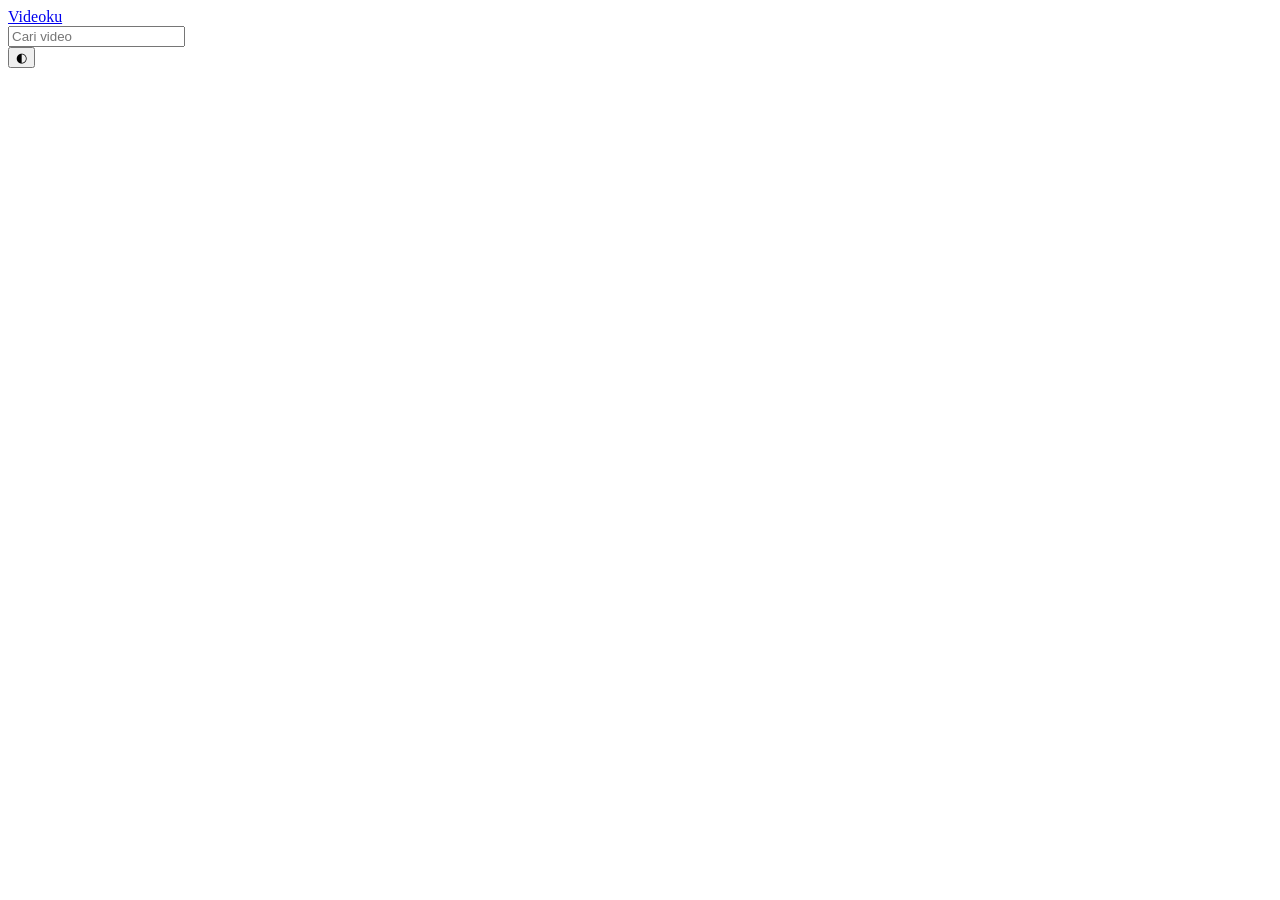
==== index.html @ c9223fad "Add files via upload" ====
<!DOCTYPE html>
<html lang="id">
<head>
<meta charset="utf-8">
<meta name="viewport" content="width=device-width, initial-scale=1, viewport-fit=cover">
<title>Videoku</title>
<link rel="preconnect" href="https://fonts.googleapis.com">
<link href="https://fonts.googleapis.com/css2?family=Plus+Jakarta+Sans:wght@400;500;600;800&display=swap" rel="stylesheet">
<link rel="stylesheet" href="style.css">
</head>
<body>
<header>
  <a class="logo" href="#home"><i></i>Videoku</a>
  <div class="search"><input id="q" type="search" placeholder="Cari video" aria-label="Cari video"></div>
  <button class="btn pri" id="up" hidden>Unggah video</button>
  <div id="acct"></div>
  <button class="ico" id="theme" aria-label="Ganti tema">◐</button>
</header>
<main id="app"></main>

<dialog id="dLogin">
  <h3>Masuk ke Videoku</h3>
  <p>Ini simulasi: pilih peran untuk mencoba tampilannya.</p>
  <input type="text" id="uname" placeholder="Nama kamu" maxlength="30">
  <div class="row">
    <button class="btn pri" data-role="user">Masuk sebagai pengunjung</button>
    <button class="btn" data-role="admin">Masuk sebagai admin</button>
    <button class="btn" data-role="cancel">Batal</button>
  </div>
</dialog>

<dialog id="dUp">
  <h3>Unggah video</h3>
  <p>Hanya admin yang bisa mengunggah. Pada versi asli, file dikirim ke penyimpanan servermu.</p>
  <input type="text" id="utitle" placeholder="Judul video" maxlength="90">
  <input type="file" id="ufile" accept="video/*">
  <div class="row"><button class="btn pri" id="doUp">Unggah</button><button class="btn" id="cancelUp">Batal</button></div>
</dialog>

<script src="script.js"></script>
</body>
</html>
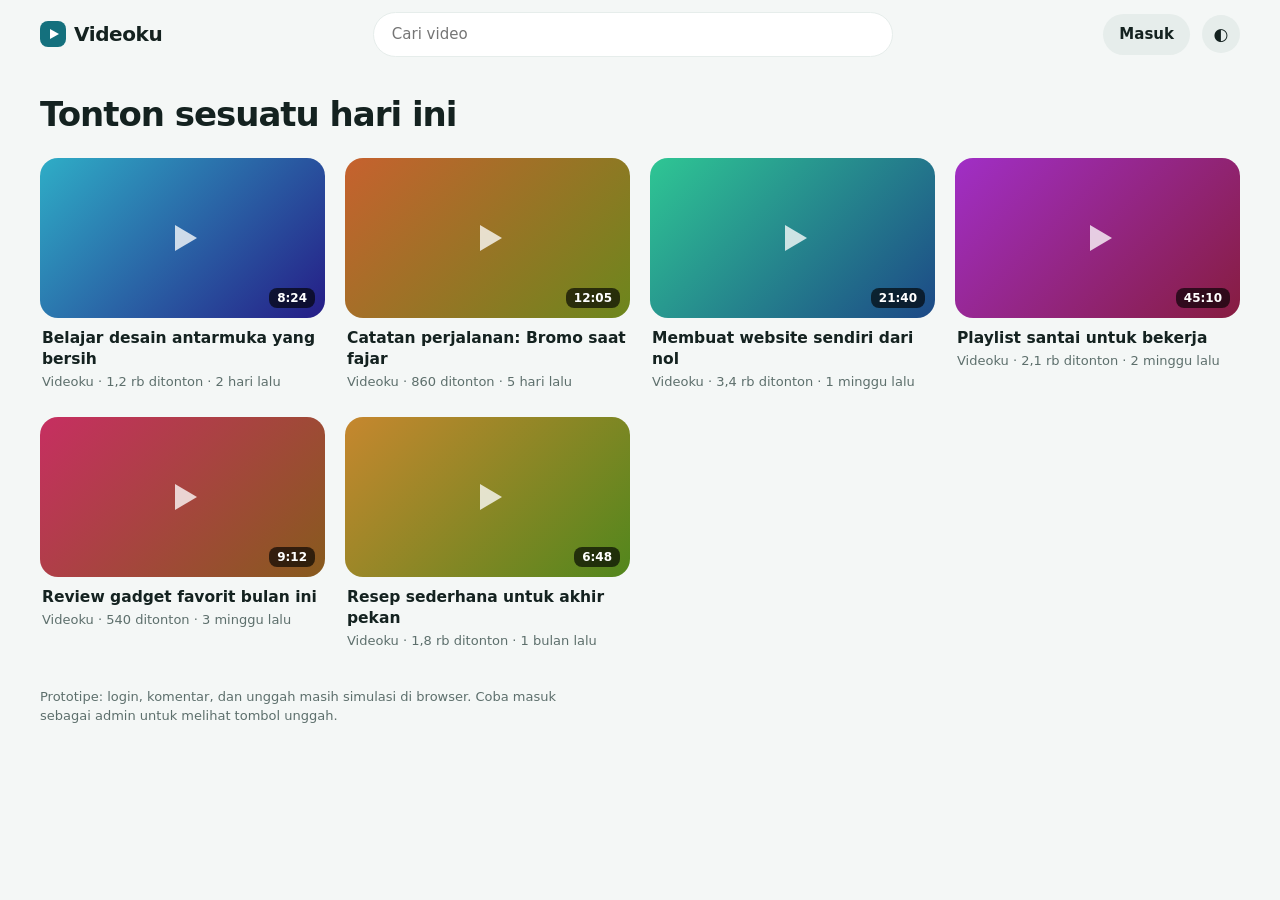
==== commit ac3fb388: "Add files via upload" ====
--- a/index.html
+++ b/index.html
@@ -6,7 +6,7 @@
 <title>Videoku</title>
 <link rel="preconnect" href="https://fonts.googleapis.com">
 <link href="https://fonts.googleapis.com/css2?family=Plus+Jakarta+Sans:wght@400;500;600;800&display=swap" rel="stylesheet">
-<link rel="stylesheet" href="style.css">
+<link rel="stylesheet" href="css/style.css">
 </head>
 <body>
 <header>
@@ -37,6 +37,6 @@
   <div class="row"><button class="btn pri" id="doUp">Unggah</button><button class="btn" id="cancelUp">Batal</button></div>
 </dialog>
 
-<script src="script.js"></script>
+<script src="js/script.js"></script>
 </body>
 </html>
--- a/css/style.css
+++ b/css/style.css
@@ -0,0 +1,63 @@
+:root{--bg:#f4f7f6;--surface:#fff;--soft:#e6edeb;--text:#142220;--muted:#5d6f6c;--accent:#14707d;--accent-t:#fff;--danger:#b4372f;
+color-scheme:light;box-sizing:border-box;padding-top:env(safe-area-inset-top,0px);padding-bottom:env(safe-area-inset-bottom,0px)}
+@media (prefers-color-scheme:dark){:root:not([data-theme="light"]){--bg:#0e1514;--surface:#172220;--soft:#233230;--text:#e8f1ef;--muted:#92a8a4;--accent:#5cc4c0;--accent-t:#0b1a19;--danger:#ff8a80;color-scheme:dark}}
+:root[data-theme="dark"]{--bg:#0e1514;--surface:#172220;--soft:#233230;--text:#e8f1ef;--muted:#92a8a4;--accent:#5cc4c0;--accent-t:#0b1a19;--danger:#ff8a80;color-scheme:dark}
+html{scroll-padding-top:env(safe-area-inset-top,0px)}
+*{box-sizing:border-box}
+body{margin:0;background:var(--bg);color:var(--text);font:400 15px/1.5 "Plus Jakarta Sans",system-ui,-apple-system,"Segoe UI",sans-serif}
+body::before{content:"";position:fixed;inset:0 0 auto;height:env(safe-area-inset-top,0px);background:var(--bg);z-index:10}
+button,input{font:inherit;color:inherit}
+button{cursor:pointer;border:0}
+:focus-visible{outline:2px solid var(--accent);outline-offset:2px}
+header{position:sticky;top:env(safe-area-inset-top,0px);z-index:5;display:flex;align-items:center;gap:12px;padding:12px clamp(14px,4vw,40px);background:var(--bg)}
+.logo{font-weight:800;font-size:20px;letter-spacing:-.02em;color:var(--text);text-decoration:none;display:flex;align-items:center;gap:8px}
+.logo i{width:26px;height:26px;border-radius:8px;background:var(--accent);display:inline-grid;place-items:center}
+.logo i::after{content:"";border-left:9px solid var(--accent-t);border-top:5.5px solid transparent;border-bottom:5.5px solid transparent;margin-left:2px}
+.search{flex:1;max-width:520px;margin:0 auto}
+.search input{width:100%;padding:10px 18px;border-radius:999px;border:1px solid var(--soft);background:var(--surface)}
+.btn{padding:9px 16px;border-radius:999px;background:var(--soft);font-weight:600}
+.btn.pri{background:var(--accent);color:var(--accent-t)}
+.btn.sm{padding:5px 10px;font-size:13px}
+.btn.del{color:var(--danger);background:none;padding:2px 6px;font-size:13px}
+.ico{width:38px;height:38px;border-radius:50%;background:var(--soft);display:grid;place-items:center;font-size:17px}
+.me{display:flex;align-items:center;gap:8px;font-weight:600}
+.av{width:32px;height:32px;border-radius:50%;background:var(--accent);color:var(--accent-t);display:grid;place-items:center;font-weight:800;font-size:14px;flex:none}
+.tag{font-size:12px;background:var(--soft);color:var(--muted);padding:2px 8px;border-radius:999px;font-weight:600}
+main{padding:8px clamp(14px,4vw,40px) 60px;max-width:1400px;margin:0 auto}
+h1{font-size:clamp(24px,4vw,34px);letter-spacing:-.03em;margin:12px 0 18px;font-weight:800}
+.grid{display:grid;grid-template-columns:repeat(auto-fill,minmax(260px,1fr));gap:26px 20px}
+.vid{text-decoration:none;color:inherit;display:block}
+.th{aspect-ratio:16/9;border-radius:18px;position:relative;overflow:hidden;display:grid;place-items:center;transition:transform .2s}
+.vid:hover .th{transform:scale(1.02)}
+.th::after{content:"";border-left:22px solid rgba(255,255,255,.9);border-top:13px solid transparent;border-bottom:13px solid transparent;margin-left:6px;opacity:.85}
+.dur{position:absolute;right:10px;bottom:10px;background:rgba(0,0,0,.65);color:#fff;font-size:12px;font-weight:600;padding:1px 8px;border-radius:8px}
+.vid h3{margin:10px 2px 2px;font-size:15.5px;line-height:1.35;font-weight:600}
+.meta{margin:0 2px;color:var(--muted);font-size:13px}
+.watch{display:grid;grid-template-columns:minmax(0,1fr) 340px;gap:32px}
+@media(max-width:900px){.watch{grid-template-columns:1fr}}
+.player{aspect-ratio:16/9;border-radius:20px;overflow:hidden;background:#000;display:grid;place-items:center;color:#fff;text-align:center;padding:20px}
+.player video{width:100%;height:100%;display:block}
+.player p{margin:4px 0 0;opacity:.85;font-size:14px;max-width:340px}
+.watch h2{font-size:22px;letter-spacing:-.02em;margin:16px 0 4px}
+.cm{margin-top:26px}
+.cm h4{font-size:17px;margin:0 0 14px}
+.cform{display:flex;gap:10px;align-items:center;margin-bottom:20px}
+.cform input{flex:1;padding:10px 16px;border-radius:999px;border:1px solid var(--soft);background:var(--surface)}
+.c{display:flex;gap:12px;margin-bottom:16px}
+.c b{font-size:13.5px}
+.c p{margin:2px 0 0;overflow-wrap:anywhere}
+.side{display:flex;flex-direction:column;gap:18px}
+.side .vid{display:flex;gap:12px}
+.side .th{width:150px;flex:none;border-radius:12px}
+.side .th::after{border-left-width:14px;border-top-width:8px;border-bottom-width:8px;margin-left:4px}
+.side h3{margin:0 0 2px;font-size:14px}
+.note{margin-top:36px;color:var(--muted);font-size:13px;max-width:560px}
+.empty{color:var(--muted);padding:40px 0}
+dialog{border:0;border-radius:22px;background:var(--surface);color:var(--text);padding:26px;width:min(420px,92vw)}
+dialog::backdrop{background:rgba(0,0,0,.45)}
+dialog h3{margin:0 0 6px;font-size:20px;letter-spacing:-.02em}
+dialog p{margin:0 0 14px;color:var(--muted);font-size:14px}
+dialog input[type=text]{width:100%;padding:11px 14px;border-radius:12px;border:1px solid var(--soft);background:var(--bg);margin-bottom:12px}
+dialog input[type=file]{width:100%;margin-bottom:14px}
+.row{display:flex;gap:10px;flex-wrap:wrap}
+@media(prefers-reduced-motion:reduce){.th{transition:none}}
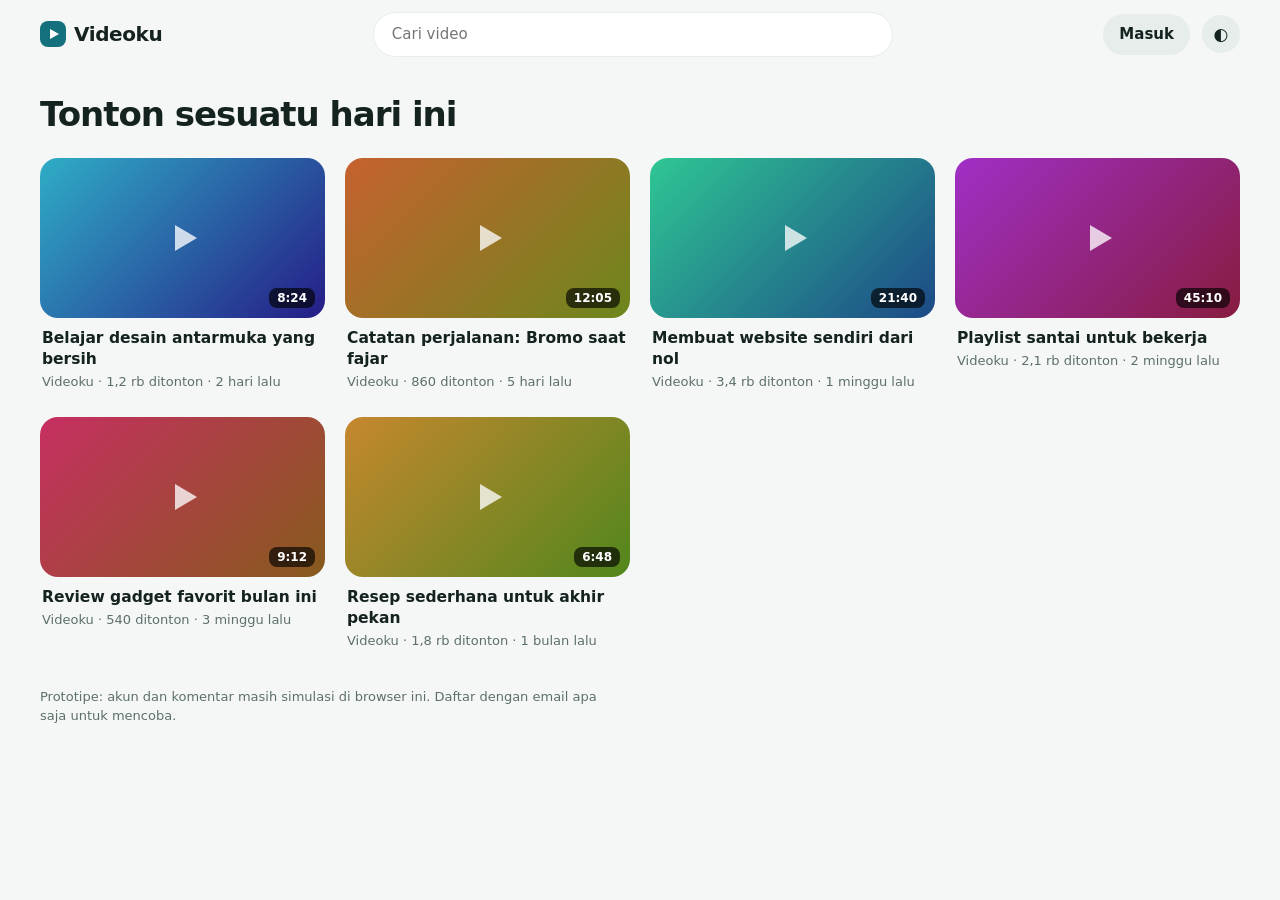
==== commit 99996af2: "Add files via upload" ====
--- a/index.html
+++ b/index.html
@@ -18,15 +18,17 @@
 </header>
 <main id="app"></main>
 
-<dialog id="dLogin">
-  <h3>Masuk ke Videoku</h3>
-  <p>Ini simulasi: pilih peran untuk mencoba tampilannya.</p>
-  <input type="text" id="uname" placeholder="Nama kamu" maxlength="30">
-  <div class="row">
-    <button class="btn pri" data-role="user">Masuk sebagai pengunjung</button>
-    <button class="btn" data-role="admin">Masuk sebagai admin</button>
-    <button class="btn" data-role="cancel">Batal</button>
-  </div>
+<dialog id="dAuth">
+  <h3 id="aTitle">Masuk ke Videoku</h3>
+  <p id="aSub">Masuk dengan email dan kata sandimu.</p>
+  <form id="aForm" novalidate>
+    <input type="text" id="aName" placeholder="Nama" maxlength="30" autocomplete="name" hidden>
+    <input type="email" id="aEmail" placeholder="Email" autocomplete="email">
+    <input type="password" id="aPass" placeholder="Kata sandi (minimal 8 karakter)" autocomplete="current-password">
+    <div class="err" id="aErr" role="alert"></div>
+    <div class="row"><button class="btn pri" type="submit" id="aGo">Masuk</button><button class="btn" type="button" id="aCancel">Batal</button></div>
+  </form>
+  <p class="swap"><span id="aAsk">Belum punya akun?</span> <button type="button" class="link" id="aSwap">Daftar</button></p>
 </dialog>
 
 <dialog id="dUp">
--- a/css/style.css
+++ b/css/style.css
@@ -60,4 +60,8 @@
 dialog input[type=text]{width:100%;padding:11px 14px;border-radius:12px;border:1px solid var(--soft);background:var(--bg);margin-bottom:12px}
 dialog input[type=file]{width:100%;margin-bottom:14px}
 .row{display:flex;gap:10px;flex-wrap:wrap}
+dialog input[type=email],dialog input[type=password]{width:100%;padding:11px 14px;border-radius:12px;border:1px solid var(--soft);background:var(--bg);margin-bottom:12px}
+.err{color:var(--danger);font-size:13px;min-height:18px;margin:-4px 0 10px}
+.swap{margin:16px 0 0;font-size:14px}
+.link{background:none;color:var(--accent);font-weight:600;padding:0;text-decoration:underline}
 @media(prefers-reduced-motion:reduce){.th{transition:none}}
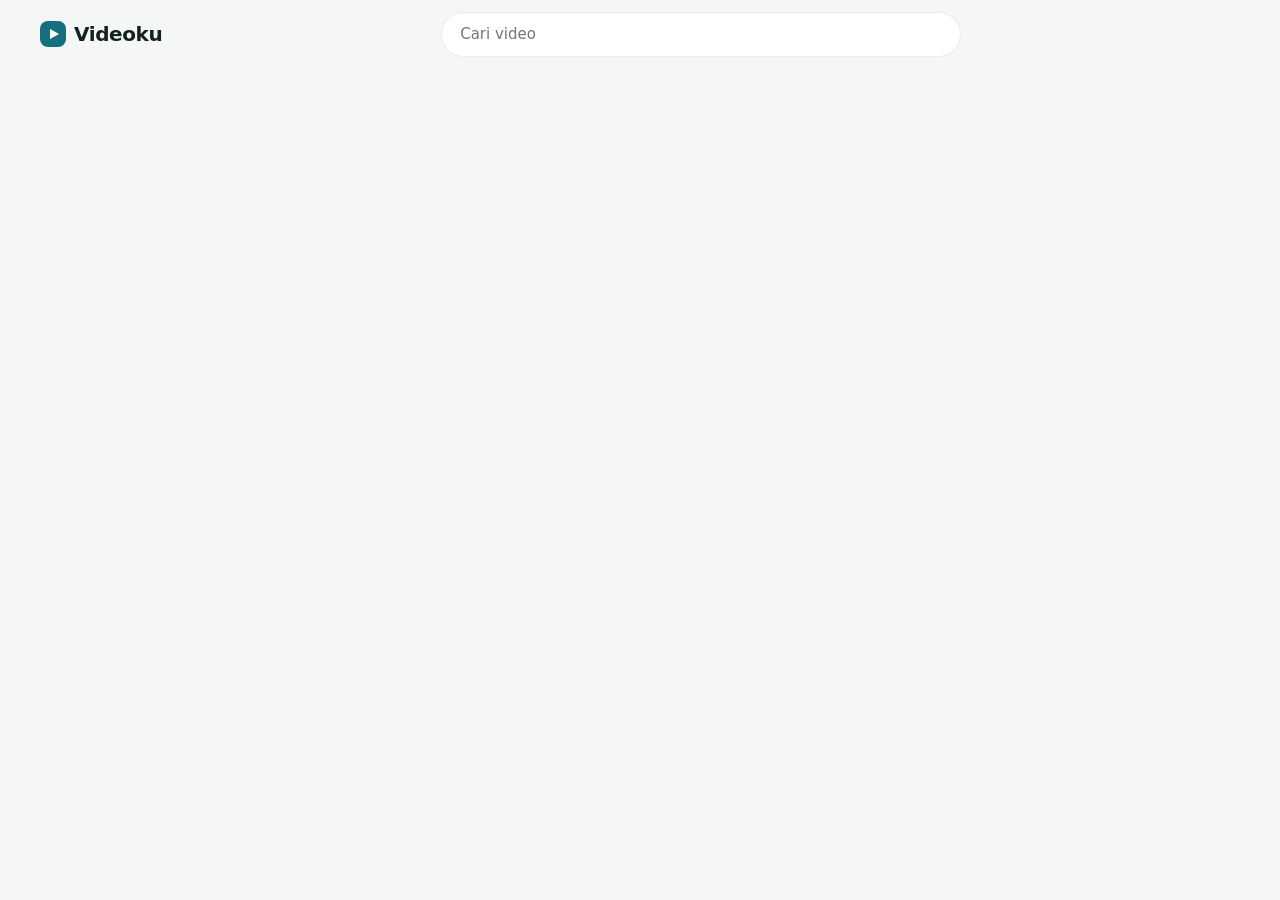
==== commit 48b6959d: "Add files via upload" ====
--- a/index.html
+++ b/index.html
@@ -2,10 +2,12 @@
 <html lang="id">
 <head>
 <meta charset="utf-8">
+<meta name="color-scheme" content="dark">
+<meta name="theme-color" content="#0f0f0f">
 <meta name="viewport" content="width=device-width, initial-scale=1, viewport-fit=cover">
 <title>Videoku</title>
 <link rel="preconnect" href="https://fonts.googleapis.com">
-<link href="https://fonts.googleapis.com/css2?family=Plus+Jakarta+Sans:wght@400;500;600;800&display=swap" rel="stylesheet">
+<link href="https://fonts.googleapis.com/css2?family=Roboto:wght@400;500;700&display=swap" rel="stylesheet">
 <link rel="stylesheet" href="css/style.css">
 </head>
 <body>
@@ -14,7 +16,6 @@
   <div class="search"><input id="q" type="search" placeholder="Cari video" aria-label="Cari video"></div>
   <button class="btn pri" id="up" hidden>Unggah video</button>
   <div id="acct"></div>
-  <button class="ico" id="theme" aria-label="Ganti tema">◐</button>
 </header>
 <main id="app"></main>
 
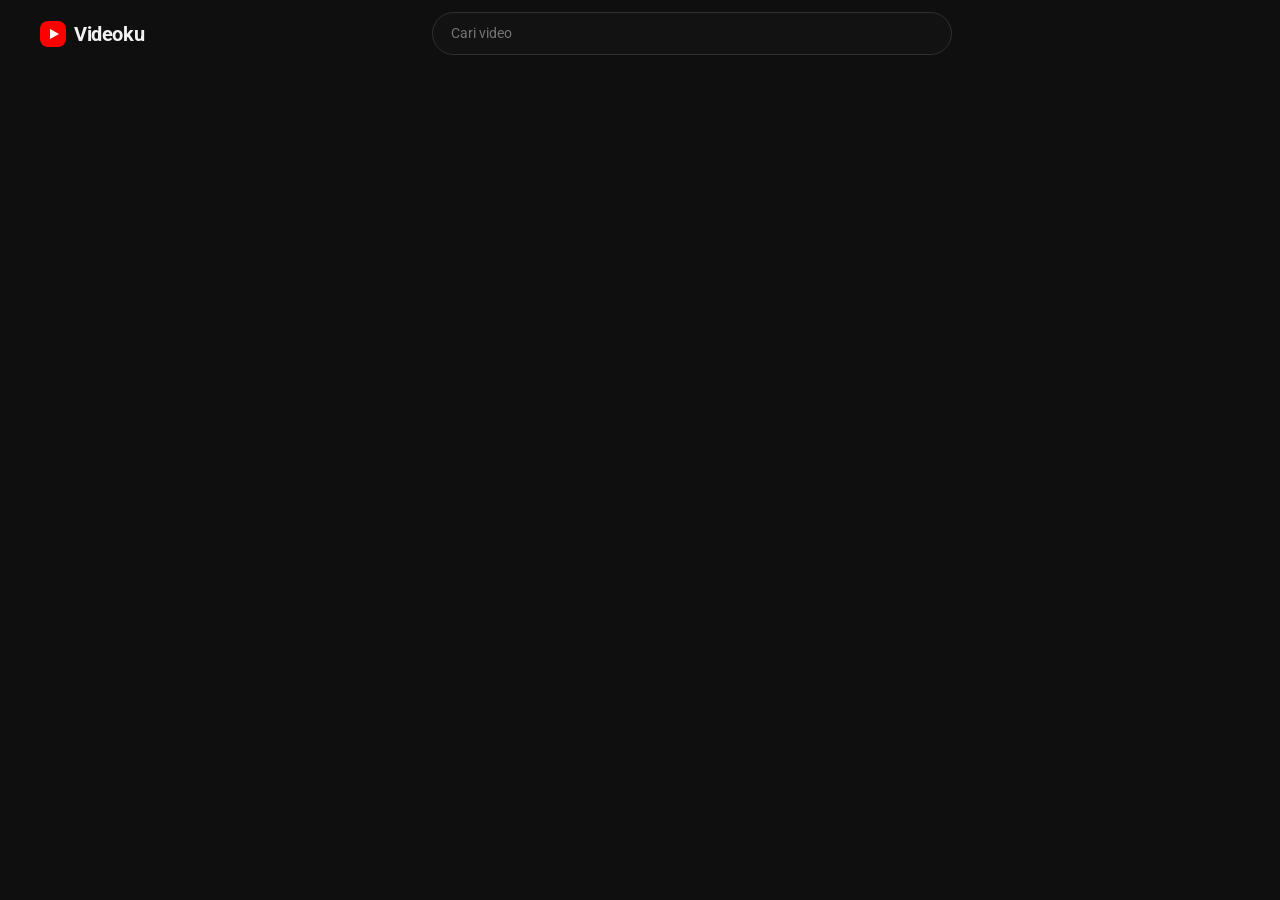
==== commit a169be7a: "Add files via upload" ====
--- a/index.html
+++ b/index.html
@@ -14,7 +14,6 @@
 <header>
   <a class="logo" href="#home"><i></i>Videoku</a>
   <div class="search"><input id="q" type="search" placeholder="Cari video" aria-label="Cari video"></div>
-  <button class="btn pri" id="up" hidden>Unggah video</button>
   <div id="acct"></div>
 </header>
 <main id="app"></main>
@@ -32,14 +31,8 @@
   <p class="swap"><span id="aAsk">Belum punya akun?</span> <button type="button" class="link" id="aSwap">Daftar</button></p>
 </dialog>
 
-<dialog id="dUp">
-  <h3>Unggah video</h3>
-  <p>Hanya admin yang bisa mengunggah. Pada versi asli, file dikirim ke penyimpanan servermu.</p>
-  <input type="text" id="utitle" placeholder="Judul video" maxlength="90">
-  <input type="file" id="ufile" accept="video/*">
-  <div class="row"><button class="btn pri" id="doUp">Unggah</button><button class="btn" id="cancelUp">Batal</button></div>
-</dialog>
 
+<script src="js/common.js"></script>
 <script src="js/script.js"></script>
 </body>
 </html>
--- a/css/style.css
+++ b/css/style.css
@@ -1,33 +1,31 @@
-:root{--bg:#f4f7f6;--surface:#fff;--soft:#e6edeb;--text:#142220;--muted:#5d6f6c;--accent:#14707d;--accent-t:#fff;--danger:#b4372f;
-color-scheme:light;box-sizing:border-box;padding-top:env(safe-area-inset-top,0px);padding-bottom:env(safe-area-inset-bottom,0px)}
-@media (prefers-color-scheme:dark){:root:not([data-theme="light"]){--bg:#0e1514;--surface:#172220;--soft:#233230;--text:#e8f1ef;--muted:#92a8a4;--accent:#5cc4c0;--accent-t:#0b1a19;--danger:#ff8a80;color-scheme:dark}}
-:root[data-theme="dark"]{--bg:#0e1514;--surface:#172220;--soft:#233230;--text:#e8f1ef;--muted:#92a8a4;--accent:#5cc4c0;--accent-t:#0b1a19;--danger:#ff8a80;color-scheme:dark}
+:root{--bg:#0f0f0f;--surface:#121212;--soft:#272727;--line:#303030;--text:#f1f1f1;--muted:#aaa;--accent:#f1f1f1;--accent-t:#0f0f0f;--link:#3ea6ff;--brand:#f00;--danger:#ff6b6b;
+color-scheme:dark;box-sizing:border-box;padding-top:env(safe-area-inset-top,0px);padding-bottom:env(safe-area-inset-bottom,0px)}
 html{scroll-padding-top:env(safe-area-inset-top,0px)}
 *{box-sizing:border-box}
-body{margin:0;background:var(--bg);color:var(--text);font:400 15px/1.5 "Plus Jakarta Sans",system-ui,-apple-system,"Segoe UI",sans-serif}
+body{margin:0;background:var(--bg);color:var(--text);font:400 14px/1.5 Roboto,Arial,sans-serif}
 body::before{content:"";position:fixed;inset:0 0 auto;height:env(safe-area-inset-top,0px);background:var(--bg);z-index:10}
 button,input{font:inherit;color:inherit}
 button{cursor:pointer;border:0}
 :focus-visible{outline:2px solid var(--accent);outline-offset:2px}
 header{position:sticky;top:env(safe-area-inset-top,0px);z-index:5;display:flex;align-items:center;gap:12px;padding:12px clamp(14px,4vw,40px);background:var(--bg)}
-.logo{font-weight:800;font-size:20px;letter-spacing:-.02em;color:var(--text);text-decoration:none;display:flex;align-items:center;gap:8px}
-.logo i{width:26px;height:26px;border-radius:8px;background:var(--accent);display:inline-grid;place-items:center}
-.logo i::after{content:"";border-left:9px solid var(--accent-t);border-top:5.5px solid transparent;border-bottom:5.5px solid transparent;margin-left:2px}
+.logo{font-weight:700;font-size:20px;letter-spacing:-.02em;color:var(--text);text-decoration:none;display:flex;align-items:center;gap:8px}
+.logo i{width:26px;height:26px;border-radius:8px;background:var(--brand);display:inline-grid;place-items:center}
+.logo i::after{content:"";border-left:9px solid #fff;border-top:5.5px solid transparent;border-bottom:5.5px solid transparent;margin-left:2px}
 .search{flex:1;max-width:520px;margin:0 auto}
-.search input{width:100%;padding:10px 18px;border-radius:999px;border:1px solid var(--soft);background:var(--surface)}
+.search input{width:100%;padding:10px 18px;border-radius:999px;border:1px solid var(--line);background:var(--surface)}
 .btn{padding:9px 16px;border-radius:999px;background:var(--soft);font-weight:600}
 .btn.pri{background:var(--accent);color:var(--accent-t)}
 .btn.sm{padding:5px 10px;font-size:13px}
 .btn.del{color:var(--danger);background:none;padding:2px 6px;font-size:13px}
 .ico{width:38px;height:38px;border-radius:50%;background:var(--soft);display:grid;place-items:center;font-size:17px}
 .me{display:flex;align-items:center;gap:8px;font-weight:600}
-.av{width:32px;height:32px;border-radius:50%;background:var(--accent);color:var(--accent-t);display:grid;place-items:center;font-weight:800;font-size:14px;flex:none}
+.av{width:32px;height:32px;border-radius:50%;background:var(--link);color:var(--accent-t);display:grid;place-items:center;font-weight:800;font-size:14px;flex:none}
 .tag{font-size:12px;background:var(--soft);color:var(--muted);padding:2px 8px;border-radius:999px;font-weight:600}
 main{padding:8px clamp(14px,4vw,40px) 60px;max-width:1400px;margin:0 auto}
 h1{font-size:clamp(24px,4vw,34px);letter-spacing:-.03em;margin:12px 0 18px;font-weight:800}
 .grid{display:grid;grid-template-columns:repeat(auto-fill,minmax(260px,1fr));gap:26px 20px}
 .vid{text-decoration:none;color:inherit;display:block}
-.th{aspect-ratio:16/9;border-radius:18px;position:relative;overflow:hidden;display:grid;place-items:center;transition:transform .2s}
+.th{aspect-ratio:16/9;border-radius:12px;position:relative;overflow:hidden;display:grid;place-items:center;transition:transform .2s}
 .vid:hover .th{transform:scale(1.02)}
 .th::after{content:"";border-left:22px solid rgba(255,255,255,.9);border-top:13px solid transparent;border-bottom:13px solid transparent;margin-left:6px;opacity:.85}
 .dur{position:absolute;right:10px;bottom:10px;background:rgba(0,0,0,.65);color:#fff;font-size:12px;font-weight:600;padding:1px 8px;border-radius:8px}
@@ -35,14 +33,14 @@
 .meta{margin:0 2px;color:var(--muted);font-size:13px}
 .watch{display:grid;grid-template-columns:minmax(0,1fr) 340px;gap:32px}
 @media(max-width:900px){.watch{grid-template-columns:1fr}}
-.player{aspect-ratio:16/9;border-radius:20px;overflow:hidden;background:#000;display:grid;place-items:center;color:#fff;text-align:center;padding:20px}
+.player{aspect-ratio:16/9;border-radius:12px;overflow:hidden;background:#000;display:grid;place-items:center;color:#fff;text-align:center;padding:20px}
 .player video{width:100%;height:100%;display:block}
 .player p{margin:4px 0 0;opacity:.85;font-size:14px;max-width:340px}
 .watch h2{font-size:22px;letter-spacing:-.02em;margin:16px 0 4px}
 .cm{margin-top:26px}
 .cm h4{font-size:17px;margin:0 0 14px}
 .cform{display:flex;gap:10px;align-items:center;margin-bottom:20px}
-.cform input{flex:1;padding:10px 16px;border-radius:999px;border:1px solid var(--soft);background:var(--surface)}
+.cform input{flex:1;padding:10px 16px;border-radius:999px;border:1px solid var(--line);background:var(--surface)}
 .c{display:flex;gap:12px;margin-bottom:16px}
 .c b{font-size:13.5px}
 .c p{margin:2px 0 0;overflow-wrap:anywhere}
@@ -53,15 +51,25 @@
 .side h3{margin:0 0 2px;font-size:14px}
 .note{margin-top:36px;color:var(--muted);font-size:13px;max-width:560px}
 .empty{color:var(--muted);padding:40px 0}
-dialog{border:0;border-radius:22px;background:var(--surface);color:var(--text);padding:26px;width:min(420px,92vw)}
+dialog{border:0;border-radius:12px;background:#212121;color:var(--text);padding:26px;width:min(420px,92vw)}
 dialog::backdrop{background:rgba(0,0,0,.45)}
 dialog h3{margin:0 0 6px;font-size:20px;letter-spacing:-.02em}
 dialog p{margin:0 0 14px;color:var(--muted);font-size:14px}
-dialog input[type=text]{width:100%;padding:11px 14px;border-radius:12px;border:1px solid var(--soft);background:var(--bg);margin-bottom:12px}
+dialog input[type=text]{width:100%;padding:11px 14px;border-radius:12px;border:1px solid var(--line);background:var(--bg);margin-bottom:12px}
 dialog input[type=file]{width:100%;margin-bottom:14px}
 .row{display:flex;gap:10px;flex-wrap:wrap}
-dialog input[type=email],dialog input[type=password]{width:100%;padding:11px 14px;border-radius:12px;border:1px solid var(--soft);background:var(--bg);margin-bottom:12px}
+dialog input[type=email],dialog input[type=password]{width:100%;padding:11px 14px;border-radius:12px;border:1px solid var(--line);background:var(--bg);margin-bottom:12px}
 .err{color:var(--danger);font-size:13px;min-height:18px;margin:-4px 0 10px}
 .swap{margin:16px 0 0;font-size:14px}
-.link{background:none;color:var(--accent);font-weight:600;padding:0;text-decoration:underline}
+.link{background:none;color:var(--link);font-weight:600;padding:0;text-decoration:underline}
+.lk{color:inherit;text-decoration:none;display:block}
+.ch{color:inherit;text-decoration:none}
+.ch:hover{color:var(--text);text-decoration:underline}
+.chips{display:flex;gap:8px;flex-wrap:wrap;margin:6px 0 22px}
+.chip{padding:6px 14px;border-radius:8px;background:var(--soft);color:var(--text);text-decoration:none;font-weight:500;font-size:14px}
+.chip.on{background:var(--text);color:var(--bg)}
+.chhead{display:flex;align-items:center;gap:18px;margin:6px 0 26px}
+.chhead h1{margin:0;font-size:24px}
+.av.big{width:72px;height:72px;font-size:30px}
+.chrow{display:flex;align-items:center;gap:10px;margin:14px 0;color:inherit;text-decoration:none;font-weight:500}
 @media(prefers-reduced-motion:reduce){.th{transition:none}}
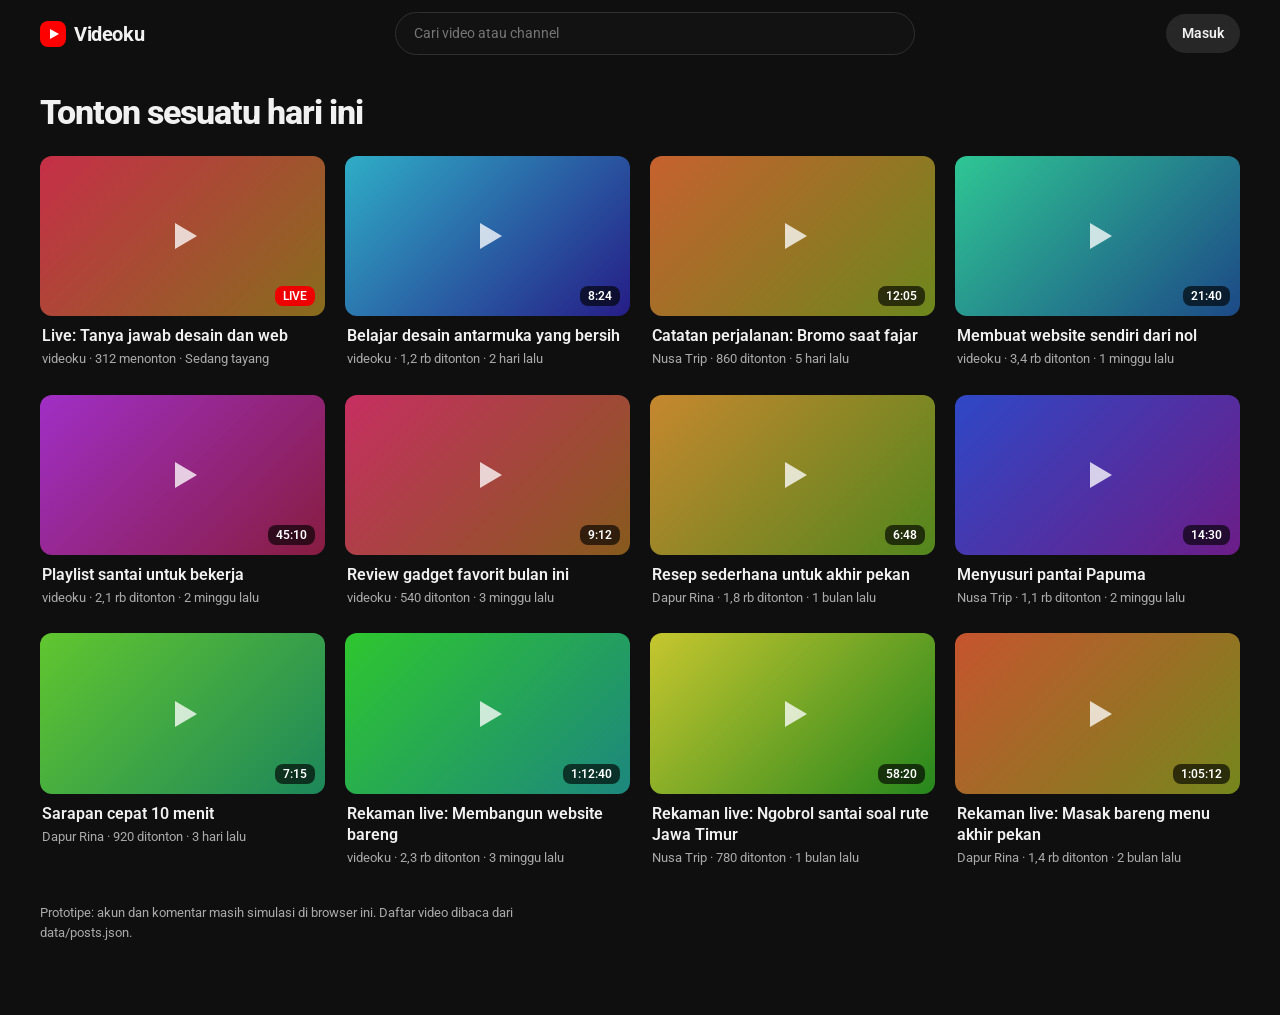
==== commit 3eb3d12b: "Add files via upload" ====
--- a/index.html
+++ b/index.html
@@ -13,7 +13,7 @@
 <body>
 <header>
   <a class="logo" href="#home"><i></i>Videoku</a>
-  <div class="search"><input id="q" type="search" placeholder="Cari video" aria-label="Cari video"></div>
+  <div class="search"><input id="q" type="search" placeholder="Cari video atau channel" aria-label="Cari video atau channel" autocomplete="off"><div class="sug" id="sug" hidden></div></div>
   <div id="acct"></div>
 </header>
 <main id="app"></main>
--- a/css/style.css
+++ b/css/style.css
@@ -72,4 +72,42 @@
 .chhead h1{margin:0;font-size:24px}
 .av.big{width:72px;height:72px;font-size:30px}
 .chrow{display:flex;align-items:center;gap:10px;margin:14px 0;color:inherit;text-decoration:none;font-weight:500}
+.pw{display:grid;grid-template-columns:minmax(0,1fr) 400px;gap:24px}
+@media(max-width:1000px){.pw{grid-template-columns:1fr}}
+.ptitle{font-size:20px;font-weight:700;margin:12px 0 8px;letter-spacing:0}
+.prow{display:flex;flex-wrap:wrap;gap:12px 24px;align-items:center;justify-content:space-between}
+.pch{display:flex;align-items:center;gap:12px}
+.pch .av{width:40px;height:40px;font-size:17px}
+.pch .chname{font-weight:500;font-size:16px;color:var(--text);text-decoration:none}
+.pch .btn{margin-left:12px}
+.pact{display:flex;gap:8px;flex-wrap:wrap}
+.btn.on{background:var(--link);color:var(--accent-t)}
+.desc{background:var(--soft);border-radius:12px;padding:12px 14px;margin-top:14px}
+.desc p{margin:6px 0 0;white-space:pre-line}
+a.av{text-decoration:none}
+.pmain .meta{margin:0}
+.cbanner{height:clamp(110px,18vw,200px);border-radius:12px}
+.chead2{display:flex;align-items:center;gap:20px;margin:18px 0 6px;flex-wrap:wrap}
+.av.huge{width:88px;height:88px;font-size:38px}
+.cinfo{flex:1;min-width:200px}
+.cinfo h1{margin:0 0 4px;font-size:26px}
+.cinfo .meta{margin:0 0 2px}
+.tabs{display:flex;gap:4px;border-bottom:1px solid var(--line);margin:14px 0 20px;overflow-x:auto}
+.tab{padding:12px 18px;color:var(--muted);text-decoration:none;font-weight:500;border-bottom:2px solid transparent;white-space:nowrap}
+.tab.on{color:var(--text);border-bottom-color:var(--text)}
+.sec{font-size:18px;font-weight:700;margin:22px 0 14px}
+.dur.live{background:#e00;color:#fff}
+.cpost{display:flex;gap:14px;border:1px solid var(--line);border-radius:12px;padding:16px;margin-bottom:14px;max-width:720px}
+.cpost p{margin:6px 0;overflow-wrap:anywhere;white-space:pre-line}
+.cpost>div:last-child{min-width:0}
+.pimg{display:block;max-width:100%;max-height:480px;border-radius:12px;margin:10px 0;object-fit:cover}
+.search{position:relative}
+.sug{position:absolute;left:0;right:0;top:calc(100% + 6px);background:#212121;border-radius:12px;padding:8px 0;z-index:20;box-shadow:0 8px 24px rgba(0,0,0,.5)}
+.si{display:flex;align-items:center;gap:12px;padding:8px 16px;color:var(--text);text-decoration:none}
+.si:hover{background:#3d3d3d}
+.si .meta{font-size:12px;margin:0}
+.mi{width:28px;text-align:center;flex:none;color:var(--muted)}
+.av.sm{width:28px;height:28px;font-size:12px}
+.chres{display:flex;gap:16px;align-items:center;padding:8px 0;color:inherit;text-decoration:none;max-width:720px}
+.chres .meta{margin:0}
 @media(prefers-reduced-motion:reduce){.th{transition:none}}
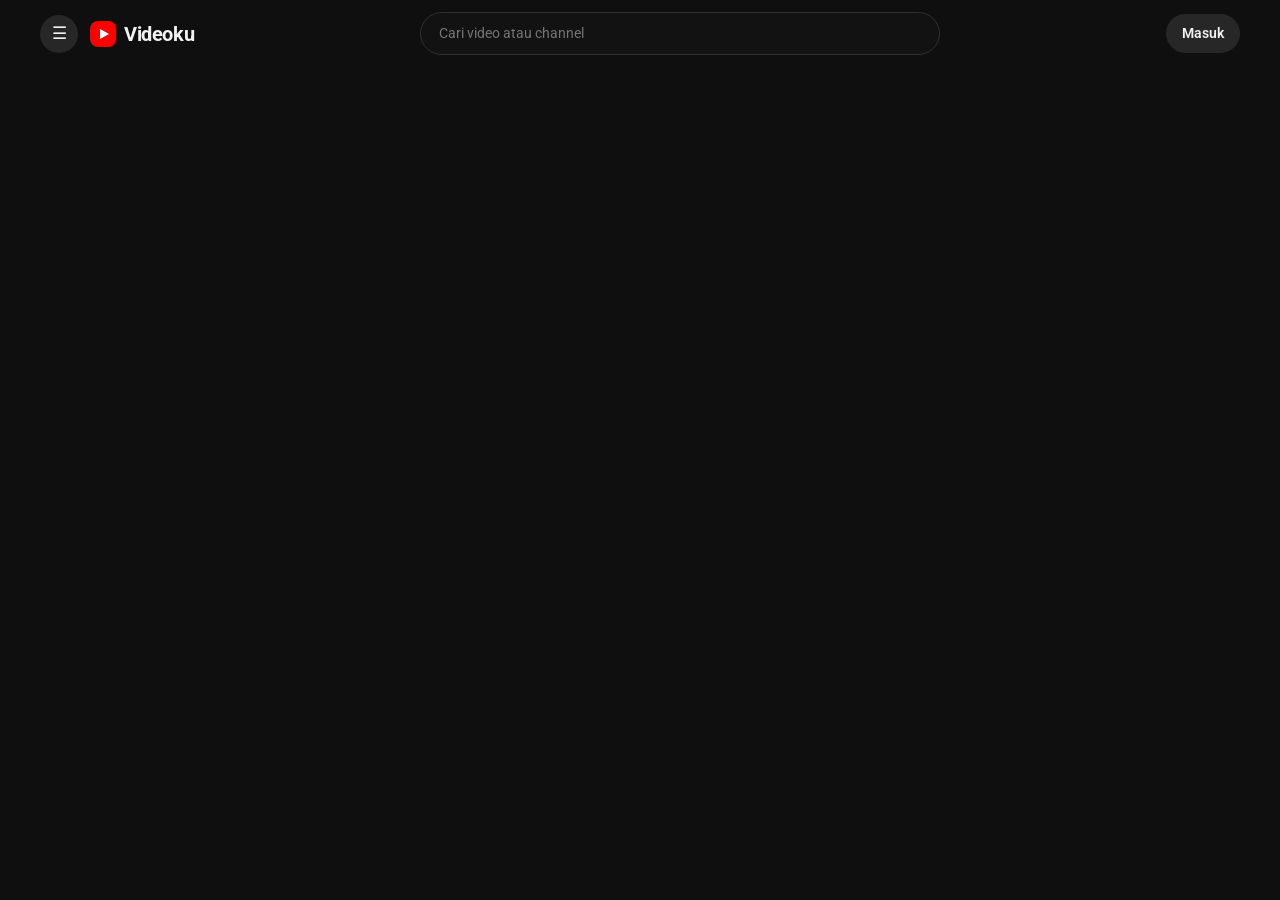
==== commit 195d1771: "Add files via upload" ====
--- a/index.html
+++ b/index.html
@@ -12,11 +12,15 @@
 </head>
 <body>
 <header>
+  <button class="ico flat" id="menu" aria-label="Menu">☰</button>
   <a class="logo" href="#home"><i></i>Videoku</a>
   <div class="search"><input id="q" type="search" placeholder="Cari video atau channel" aria-label="Cari video atau channel" autocomplete="off"><div class="sug" id="sug" hidden></div></div>
   <div id="acct"></div>
 </header>
-<main id="app"></main>
+<div class="shell">
+  <nav class="nav" id="nav" aria-label="Menu utama"></nav>
+  <main id="app"></main>
+</div>
 
 <dialog id="dAuth">
   <h3 id="aTitle">Masuk ke Videoku</h3>
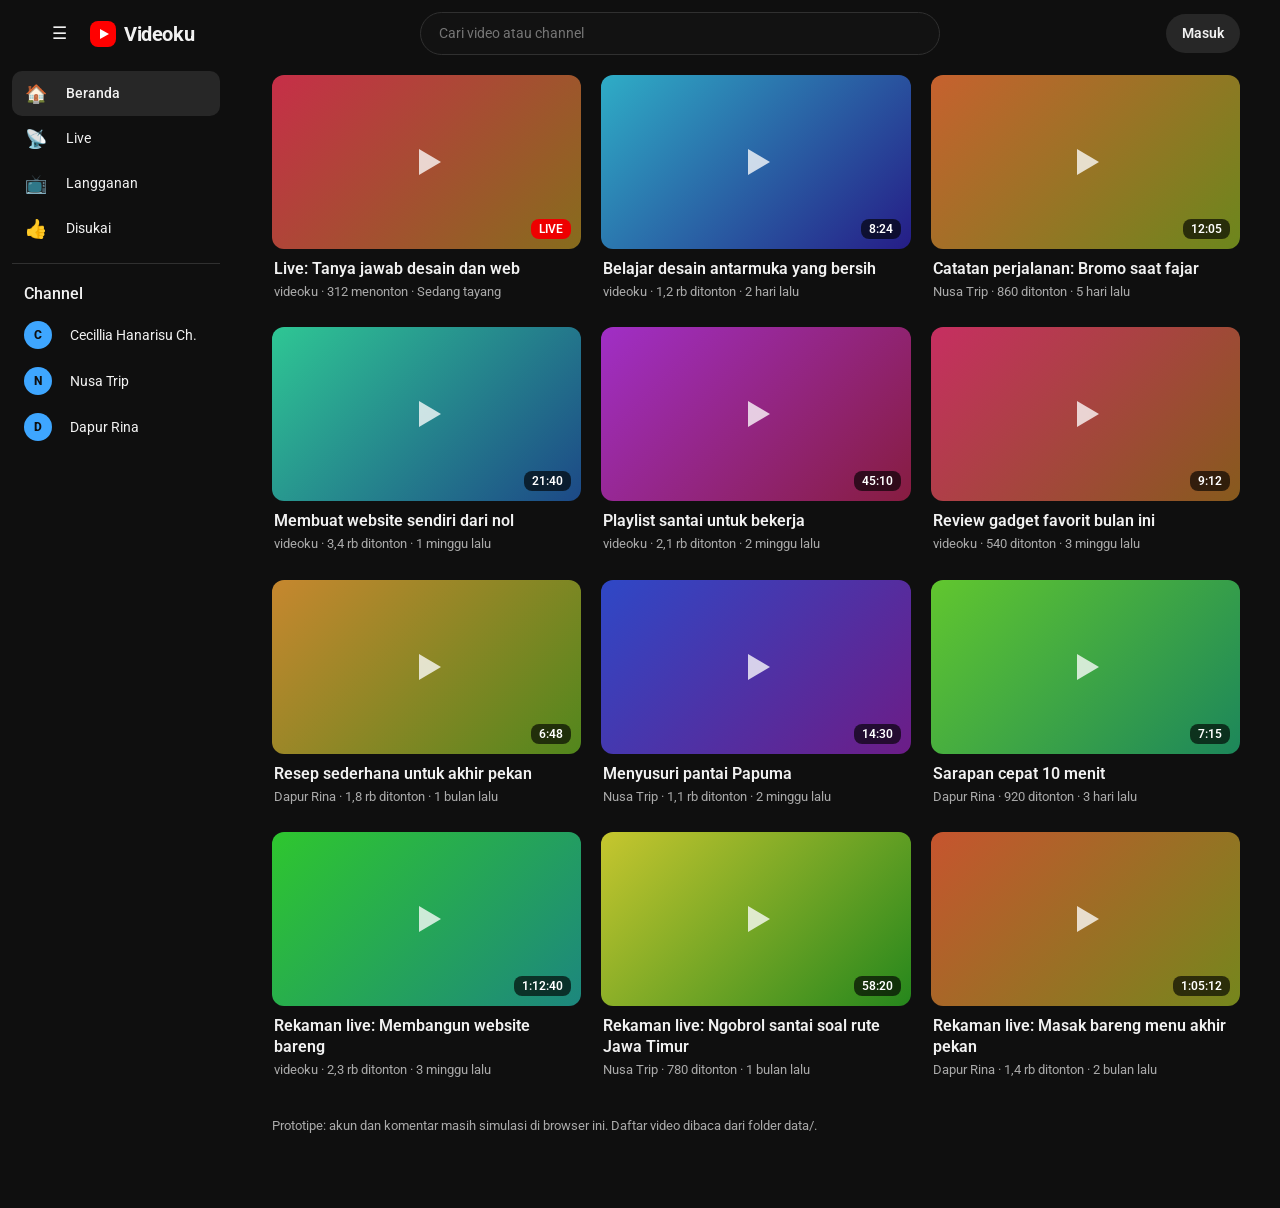
==== commit d1266940: "Add files via upload" ====
--- a/index.html
+++ b/index.html
@@ -19,6 +19,7 @@
 </header>
 <div class="shell">
   <nav class="nav" id="nav" aria-label="Menu utama"></nav>
+  <div class="scrim" id="scrim"></div>
   <main id="app"></main>
 </div>
 
--- a/css/style.css
+++ b/css/style.css
@@ -110,4 +110,23 @@
 .av.sm{width:28px;height:28px;font-size:12px}
 .chres{display:flex;gap:16px;align-items:center;padding:8px 0;color:inherit;text-decoration:none;max-width:720px}
 .chres .meta{margin:0}
+.shell{display:flex;align-items:flex-start}
+.shell main{flex:1;min-width:0;max-width:none;margin:0}
+.nav{width:232px;flex:none;position:sticky;top:calc(env(safe-area-inset-top,0px) + 64px);height:calc(100vh - 64px);overflow-y:auto;padding:4px 12px 24px}
+.nav-off .nav{display:none}
+.ni{display:flex;align-items:center;gap:18px;padding:9px 12px;border-radius:10px;color:var(--text);text-decoration:none;font-size:14px}
+.ni:hover{background:var(--soft)}
+.ni.on{background:var(--soft);font-weight:500}
+.ic{width:24px;text-align:center;font-size:18px}
+.nn{flex:1;overflow:hidden;text-overflow:ellipsis;white-space:nowrap}
+.nsep{border:0;border-top:1px solid var(--line);margin:12px 0}
+.nh{padding:6px 12px;font-weight:500;font-size:16px}
+.ldot{width:8px;height:8px;border-radius:50%;background:#e00;flex:none}
+.ico.flat{background:none}
+.ico.flat:hover{background:var(--soft)}
+.empty b{color:var(--text);font-size:16px}
+.empty p{margin:6px 0 14px}
+@media(max-width:900px){.nav{display:none;position:fixed;left:0;top:calc(env(safe-area-inset-top,0px) + 64px);height:calc(100% - 64px);background:var(--bg);z-index:15;box-shadow:8px 0 24px rgba(0,0,0,.5)}.nav-on .nav{display:block}}
+.errbox{margin:8px clamp(14px,4vw,40px);padding:10px 14px;border-radius:12px;background:#3b1d1d;color:#ffb4ab;font-size:13px;overflow-wrap:anywhere}
+.errbox[hidden]{display:none}
 @media(prefers-reduced-motion:reduce){.th{transition:none}}
